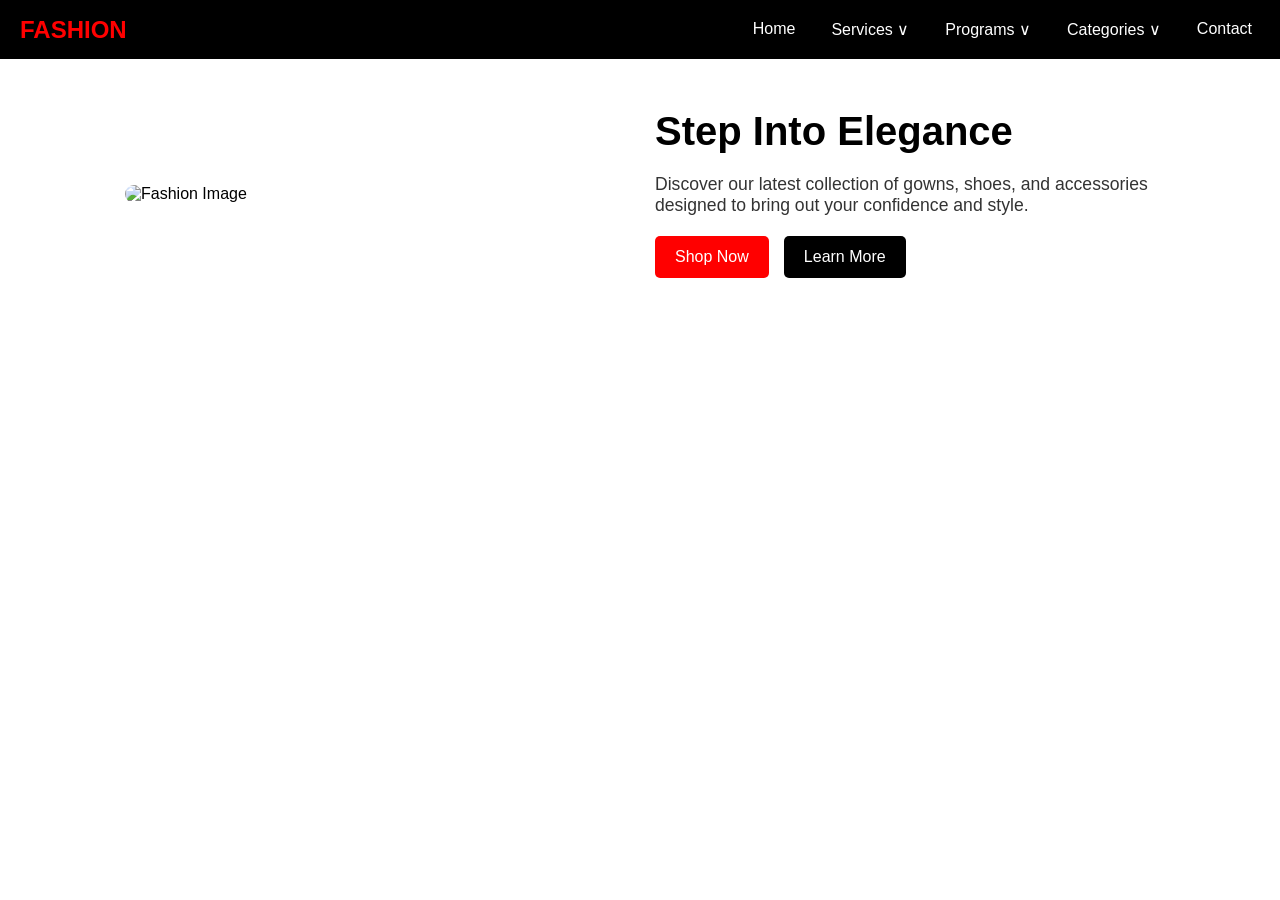
==== index.html @ f9e49ac8 ".." ====
<!DOCTYPE html>
<html lang="en">
<head>
  <meta charset="UTF-8">
  <meta name="viewport" content="width=device-width, initial-scale=1.0">
  <title>Fashion Website</title>
  <style>
    /* Reset */
    * {
      margin: 0;
      padding: 0;
      box-sizing: border-box;
    }

    body {
      font-family: Arial, sans-serif;
      background: #fff;
      overflow-x: hidden;
    }

    /* Navbar */
    nav {
      background: black;
      color: white;
      display: flex;
      justify-content: space-between;
      align-items: center;
      padding: 12px 20px;
      position: relative;
      z-index: 100;
    }

    nav .logo {
      font-size: 1.5rem;
      font-weight: bold;
      color: red;
      margin-right: 30px;
    }

    nav ul {
      list-style: none;
      display: flex;
      gap: 20px;
    }

    nav ul li {
      position: relative;
    }

    nav ul li a {
      text-decoration: none;
      color: white;
      padding: 8px;
      display: block;
      transition: color 0.3s;
    }

    nav ul li a:hover {
      color: red;
    }

    /* Dropdown */
    nav ul li ul {
      position: absolute;
      top: 100%;
      left: 0;
      background: #111;
      width: 200px;
      display: flex;
      flex-direction: column;
      border: 1px solid red;
      border-radius: 5px;
      overflow: hidden;

      max-height: 0;
      opacity: 0;
      pointer-events: none;
      transition: all 0.35s ease;
    }

    nav ul li:hover ul {
      max-height: 600px;
      opacity: 1;
      pointer-events: auto;
    }

    nav ul li ul li a {
      padding: 10px;
      text-align: left;
    }

    /* Hamburger */
    .hamburger {
      display: none;
      flex-direction: column;
      cursor: pointer;
    }

    .hamburger span {
      height: 3px;
      width: 25px;
      background: white;
      margin: 4px 0;
      transition: 0.3s;
    }

    /* Mobile Menu */
    @media (max-width: 768px) {
      nav {
        flex-wrap: wrap;
      }

      nav ul {
        display: none;
        flex-direction: column;
        width: 100%;
        background: black;
        padding: 10px 0;
      }

      nav ul.active {
        display: flex;
      }

      nav ul li {
        width: 100%;
      }

      nav ul li ul {
        position: static;
        max-height: 0;
        opacity: 0;
        transition: all 0.3s ease;
      }

      nav ul li:hover ul {
        max-height: 500px;
        opacity: 1;
      }

      .hamburger {
        display: flex;
        margin-left: auto;
      }
    }

    /* Hero Section */
    .hero {
      display: flex;
      align-items: center;
      justify-content: center;
      flex-wrap: wrap;
      padding: 50px 20px;
      background: white;
    }

    .hero img {
      max-width: 500px;
      width: 100%;
      border-radius: 10px;
      opacity: 0;
      transform: scale(0.9);
      animation: zoomIn 2s ease forwards;
    }

    .hero-content {
      max-width: 500px;
      margin-left: 30px;
    }

    .hero-content h1 {
      font-size: 2.5rem;
      color: black;
      opacity: 0;
      transform: translateX(-50px);
      animation: slideLeft 1.2s ease forwards;
      animation-delay: 0.5s;
    }

    .hero-content p {
      margin: 20px 0;
      font-size: 1.1rem;
      color: #333;
      opacity: 0;
      transform: translateX(50px);
      animation: slideRight 1.2s ease forwards;
      animation-delay: 1s;
    }

    .hero-content .buttons {
      margin-top: 20px;
      display: flex;
      gap: 15px;
      opacity: 0;
      transform: translateY(30px);
      animation: fadeUp 1.2s ease forwards;
      animation-delay: 1.5s;
    }

    .hero-content .buttons button {
      padding: 12px 20px;
      border: none;
      border-radius: 5px;
      font-size: 1rem;
      cursor: pointer;
      transition: background 0.3s;
    }

    .btn-primary {
      background: red;
      color: white;
    }

    .btn-primary:hover {
      background: darkred;
    }

    .btn-secondary {
      background: black;
      color: white;
    }

    .btn-secondary:hover {
      background: #333;
    }

    /* Animations */
    @keyframes zoomIn {
      to {
        opacity: 1;
        transform: scale(1);
      }
    }

    @keyframes slideLeft {
      to {
        opacity: 1;
        transform: translateX(0);
      }
    }

    @keyframes slideRight {
      to {
        opacity: 1;
        transform: translateX(0);
      }
    }

    @keyframes fadeUp {
      to {
        opacity: 1;
        transform: translateY(0);
      }
    }
  </style>
</head>
<body>

  <!-- NAVBAR -->
  <nav>
    <div class="logo">FASHION</div>
    <div class="hamburger" onclick="toggleMenu()">
      <span></span>
      <span></span>
      <span></span>
    </div>
    <ul id="nav-links">
      <li><a href="#">Home</a></li>
      <li>
        <a href="#">Services ∨</a>
        <ul>
          <li><a href="#">Styling</a></li>
          <li><a href="#">Makeover</a></li>
          <li><a href="#">Custom Design</a></li>
          <li><a href="#">Wardrobe Setup</a></li>
          <li><a href="#">Personal Shopper</a></li>
          <li><a href="#">Virtual Styling</a></li>
        </ul>
      </li>
      <li>
        <a href="#">Programs ∨</a>
        <ul>
          <li><a href="#">Workshops</a></li>
          <li><a href="#">Fashion Shows</a></li>
          <li><a href="#">Training</a></li>
          <li><a href="#">Brand Launches</a></li>
          <li><a href="#">Networking</a></li>
          <li><a href="#">Photo Shoots</a></li>
        </ul>
      </li>
      <li>
        <a href="#">Categories ∨</a>
        <ul>
          <li><a href="#">Gowns</a></li>
          <li><a href="#">Shoes</a></li>
          <li><a href="#">Accessories</a></li>
          <li><a href="#">Bags</a></li>
          <li><a href="#">Jewelry</a></li>
          <li><a href="#">Seasonal</a></li>
        </ul>
      </li>
      <li><a href="#">Contact</a></li>
    </ul>
  </nav>

  <!-- HERO SECTION -->
  <section class="hero">
    <img src="https://via.placeholder.com/500x400.png?text=Fashion+Image" alt="Fashion Image">
    <div class="hero-content">
      <h1>Step Into Elegance</h1>
      <p>Discover our latest collection of gowns, shoes, and accessories designed to bring out your confidence and style.</p>
      <div class="buttons">
        <button class="btn-primary">Shop Now</button>
        <button class="btn-secondary">Learn More</button>
      </div>
    </div>
  </section>

  <script>
    function toggleMenu() {
      document.getElementById("nav-links").classList.toggle("active");
    }
  </script>

</body>
</html>
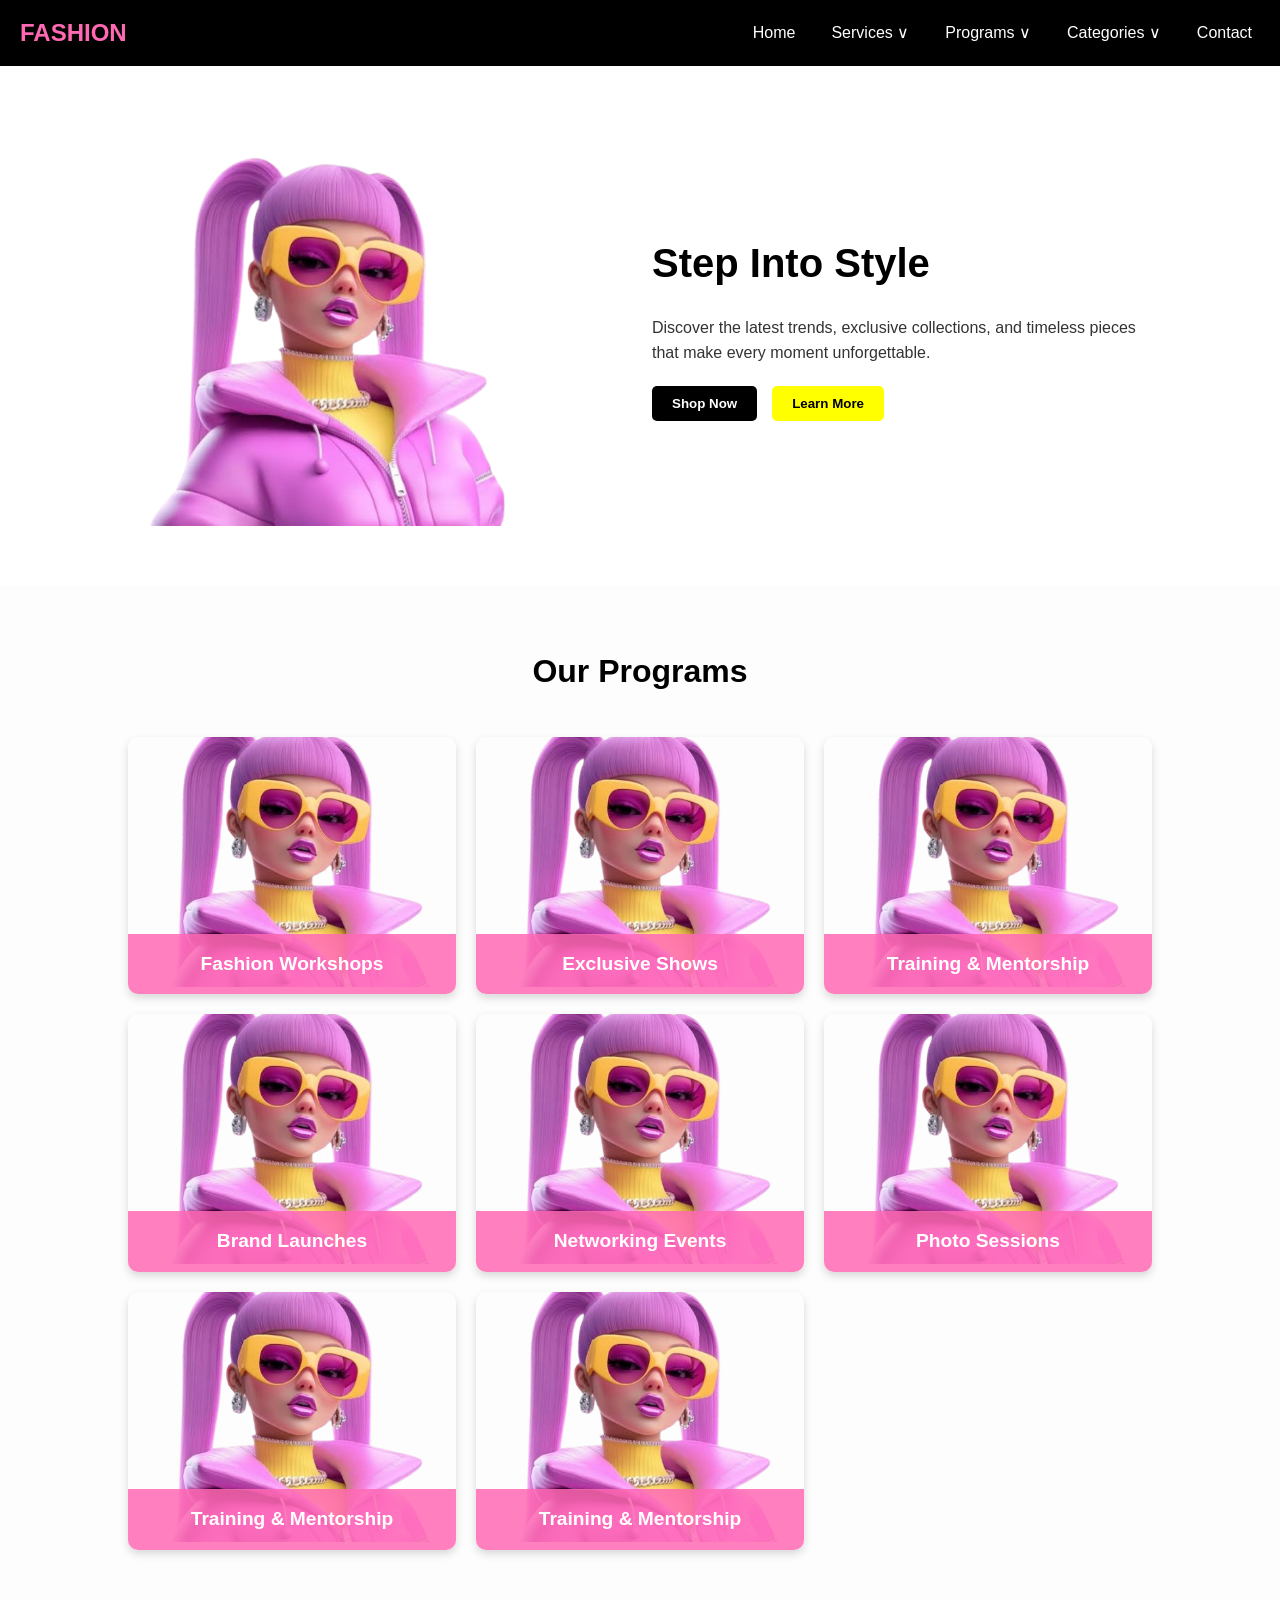
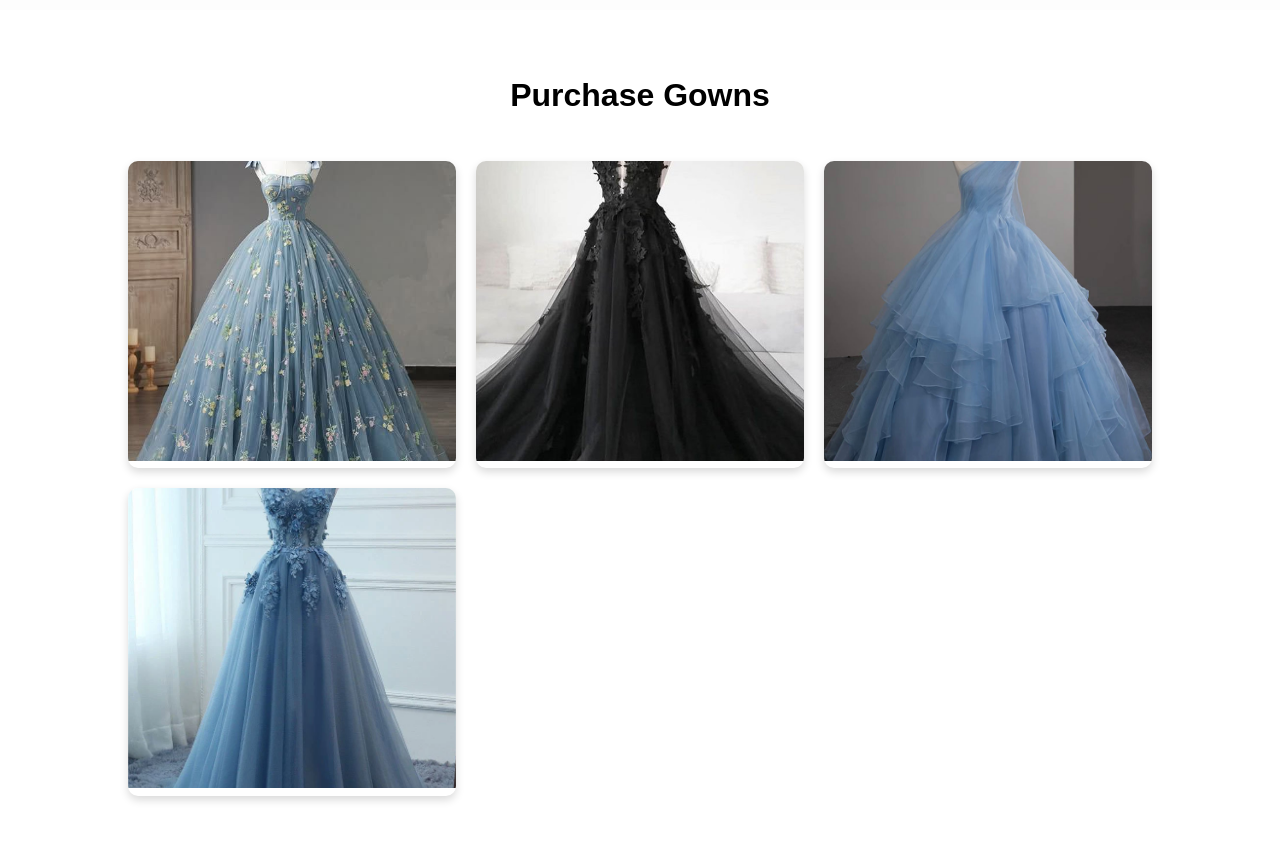
==== commit 706e90b8: "..." ====
--- a/index.html
+++ b/index.html
@@ -15,7 +15,8 @@
     body {
       font-family: Arial, sans-serif;
       background: #fff;
-      overflow-x: hidden;
+      color: #000;
+      line-height: 1.6;
     }
 
     /* Navbar */
@@ -26,15 +27,15 @@
       justify-content: space-between;
       align-items: center;
       padding: 12px 20px;
-      position: relative;
+      position: sticky;
+      top: 0;
       z-index: 100;
     }
 
     nav .logo {
       font-size: 1.5rem;
       font-weight: bold;
-      color: red;
-      margin-right: 30px;
+      color: hotpink;
     }
 
     nav ul {
@@ -56,7 +57,7 @@
     }
 
     nav ul li a:hover {
-      color: red;
+      color: yellow;
     }
 
     /* Dropdown */
@@ -68,7 +69,7 @@
       width: 200px;
       display: flex;
       flex-direction: column;
-      border: 1px solid red;
+      border: 1px solid hotpink;
       border-radius: 5px;
       overflow: hidden;
 
@@ -104,7 +105,6 @@
       transition: 0.3s;
     }
 
-    /* Mobile Menu */
     @media (max-width: 768px) {
       nav {
         flex-wrap: wrap;
@@ -148,88 +148,86 @@
     .hero {
       display: flex;
       align-items: center;
-      justify-content: center;
+      justify-content: space-between;
+      padding: 60px 10%;
+      background: #fff;
       flex-wrap: wrap;
-      padding: 50px 20px;
-      background: white;
     }
 
     .hero img {
-      max-width: 500px;
+      max-width: 400px;
       width: 100%;
-      border-radius: 10px;
       opacity: 0;
       transform: scale(0.9);
-      animation: zoomIn 2s ease forwards;
-    }
-
-    .hero-content {
+      animation: fadeZoom 1.5s ease forwards;
+    }
+
+    @keyframes fadeZoom {
+      to {
+        opacity: 1;
+        transform: scale(1);
+      }
+    }
+
+    .hero-text {
       max-width: 500px;
-      margin-left: 30px;
-    }
-
-    .hero-content h1 {
+    }
+
+    .hero-text h1 {
       font-size: 2.5rem;
+      margin-bottom: 20px;
       color: black;
       opacity: 0;
       transform: translateX(-50px);
-      animation: slideLeft 1.2s ease forwards;
+      animation: slideLeft 1s ease forwards;
       animation-delay: 0.5s;
     }
 
-    .hero-content p {
-      margin: 20px 0;
-      font-size: 1.1rem;
+    .hero-text p {
+      margin-bottom: 20px;
       color: #333;
       opacity: 0;
       transform: translateX(50px);
-      animation: slideRight 1.2s ease forwards;
+      animation: slideRight 1s ease forwards;
       animation-delay: 1s;
     }
 
-    .hero-content .buttons {
-      margin-top: 20px;
+    .hero-text .btn-group {
       display: flex;
       gap: 15px;
       opacity: 0;
       transform: translateY(30px);
-      animation: fadeUp 1.2s ease forwards;
+      animation: fadeUp 1s ease forwards;
       animation-delay: 1.5s;
     }
 
-    .hero-content .buttons button {
-      padding: 12px 20px;
+    .btn {
+      padding: 10px 20px;
       border: none;
+      cursor: pointer;
+      font-weight: bold;
       border-radius: 5px;
-      font-size: 1rem;
-      cursor: pointer;
-      transition: background 0.3s;
+      transition: 0.3s;
     }
 
     .btn-primary {
-      background: red;
-      color: white;
-    }
-
-    .btn-primary:hover {
-      background: darkred;
-    }
-
-    .btn-secondary {
       background: black;
       color: white;
     }
 
+    .btn-primary:hover {
+      background: hotpink;
+      color: black;
+    }
+
+    .btn-secondary {
+      background: yellow;
+      color: black;
+    }
+
     .btn-secondary:hover {
-      background: #333;
-    }
-
-    /* Animations */
-    @keyframes zoomIn {
-      to {
-        opacity: 1;
-        transform: scale(1);
-      }
+      background: hotpink;
+      color: white;
     }
 
     @keyframes slideLeft {
@@ -252,22 +250,161 @@
         transform: translateY(0);
       }
     }
+
+    /* Programs Section */
+    .programs {
+      padding: 60px 10%;
+      background: #fdfdfd;
+      text-align: center;
+    }
+
+    .programs h2 {
+      font-size: 2rem;
+      margin-bottom: 40px;
+      color: black;
+    }
+
+    .program-grid {
+      display: grid;
+      grid-template-columns: repeat(auto-fit, minmax(250px, 1fr));
+      gap: 20px;
+    }
+
+    .program {
+      position: relative;
+      overflow: hidden;
+      border-radius: 10px;
+      box-shadow: 0 4px 8px rgba(0,0,0,0.15);
+      opacity: 0;
+      transform: translateY(40px);
+      transition: all 0.6s ease;
+    }
+
+    .program img {
+      width: 100%;
+      height: 250px;
+      object-fit: cover;
+      transition: transform 0.4s ease;
+    }
+
+    .program:hover img {
+      transform: scale(1.1);
+    }
+
+    .program h3 {
+      position: absolute;
+      bottom: 0;
+      width: 100%;
+      padding: 15px;
+      background: rgba(255, 105, 180, 0.85); /* hotpink overlay */
+      color: white;
+      font-size: 1.2rem;
+      text-align: center;
+    }
+
+    .program.visible {
+      opacity: 1;
+      transform: translateY(0);
+    }
+    
+    /* Gallery Section */
+.gallery {
+  padding: 60px 10%;
+  background: #fff;
+  text-align: center;
+}
+
+.gallery h2 {
+  font-size: 2rem;
+  margin-bottom: 40px;
+  color: black;
+}
+
+.gallery-grid {
+  display: grid;
+  grid-template-columns: repeat(auto-fit, minmax(250px, 1fr));
+  gap: 20px;
+}
+
+.gallery-item {
+  position: relative;
+  overflow: hidden;
+  border-radius: 10px;
+  box-shadow: 0 4px 8px rgba(0,0,0,0.15);
+}
+
+.gallery-item img {
+  width: 100%;
+  height: 300px;
+  object-fit: cover;
+  transition: transform 0.5s ease;
+}
+
+.gallery-item:hover img {
+  transform: scale(1.1);
+}
+
+.gallery-item .overlay {
+  position: absolute;
+  top: 0;
+  left: 0;
+  width: 100%;
+  height: 100%;
+  background: rgba(0,0,0,0.7);
+  display: flex;
+  flex-direction: column;
+  justify-content: center;
+  align-items: center;
+  opacity: 0;
+  transition: opacity 0.4s ease;
+  color: white;
+  padding: 20px;
+}
+
+.gallery-item:hover .overlay {
+  opacity: 1;
+}
+
+.gallery-item .overlay h3 {
+  margin-bottom: 10px;
+  font-size: 1.5rem;
+  color: #fff;
+}
+
+.gallery-item .overlay p {
+  margin-bottom: 15px;
+  font-size: 1.2rem;
+  color: yellow;
+}
+
+.gallery-item .overlay button {
+  background: hotpink;
+  color: #fff;
+  border: none;
+  padding: 10px 20px;
+  border-radius: 5px;
+  cursor: pointer;
+  font-weight: bold;
+  transition: 0.3s;
+}
+
+.gallery-item .overlay button:hover {
+  background: yellow;
+  color: black;
+}
   </style>
 </head>
 <body>
 
-  <!-- NAVBAR -->
+  <!-- Navbar -->
   <nav>
     <div class="logo">FASHION</div>
     <div class="hamburger" onclick="toggleMenu()">
-      <span></span>
-      <span></span>
-      <span></span>
+      <span></span><span></span><span></span>
     </div>
     <ul id="nav-links">
       <li><a href="#">Home</a></li>
-      <li>
-        <a href="#">Services ∨</a>
+      <li><a href="#">Services ∨</a>
         <ul>
           <li><a href="#">Styling</a></li>
           <li><a href="#">Makeover</a></li>
@@ -277,8 +414,7 @@
           <li><a href="#">Virtual Styling</a></li>
         </ul>
       </li>
-      <li>
-        <a href="#">Programs ∨</a>
+      <li><a href="#">Programs ∨</a>
         <ul>
           <li><a href="#">Workshops</a></li>
           <li><a href="#">Fashion Shows</a></li>
@@ -288,8 +424,7 @@
           <li><a href="#">Photo Shoots</a></li>
         </ul>
       </li>
-      <li>
-        <a href="#">Categories ∨</a>
+      <li><a href="#">Categories ∨</a>
         <ul>
           <li><a href="#">Gowns</a></li>
           <li><a href="#">Shoes</a></li>
@@ -303,15 +438,93 @@
     </ul>
   </nav>
 
-  <!-- HERO SECTION -->
+  <!-- Hero Section -->
   <section class="hero">
-    <img src="https://via.placeholder.com/500x400.png?text=Fashion+Image" alt="Fashion Image">
-    <div class="hero-content">
-      <h1>Step Into Elegance</h1>
-      <p>Discover our latest collection of gowns, shoes, and accessories designed to bring out your confidence and style.</p>
-      <div class="buttons">
-        <button class="btn-primary">Shop Now</button>
-        <button class="btn-secondary">Learn More</button>
+    <img src="model.png" alt="Fashion Model">
+    <div class="hero-text">
+      <h1>Step Into Style</h1>
+      <p>Discover the latest trends, exclusive collections, and timeless pieces that make every moment unforgettable.</p>
+      <div class="btn-group">
+        <button class="btn btn-primary">Shop Now</button>
+        <button class="btn btn-secondary">Learn More</button>
+      </div>
+    </div>
+  </section>
+
+  <!-- Programs Section -->
+  <section class="programs">
+    <h2>Our Programs</h2>
+    <div class="program-grid">
+      <div class="program">
+        <img src="model.png" alt="Workshops">
+        <h3>Fashion Workshops</h3>
+      </div>
+      <div class="program">
+        <img src="model.png" alt="Shows">
+        <h3>Exclusive Shows</h3>
+      </div>
+      <div class="program">
+        <img src="model.png" alt="Training">
+        <h3>Training & Mentorship</h3>
+      </div>
+      <div class="program">
+        <img src="model.png" alt="Launches">
+        <h3>Brand Launches</h3>
+      </div>
+      <div class="program">
+        <img src="model.png" alt="Networking">
+        <h3>Networking Events</h3>
+      </div>
+      <div class="program">
+        <img src="model.png" alt="Photoshoots">
+        <h3>Photo Sessions</h3>
+      </div>
+      <div class="program">
+        <img src="model.png" alt="Training">
+        <h3>Training & Mentorship</h3>
+      </div>
+      <div class="program">
+        <img src="model.png" alt="Training">
+        <h3>Training & Mentorship</h3>
+      </div>
+    </div>
+  </section>
+  
+  <!-- Gallery Section -->
+  <section class="gallery">
+    <h2>Purchase Gowns</h2>
+    <div class="gallery-grid">
+      <div class="gallery-item">
+        <img src="elegant.jpg" alt="Elegant Gown">
+        <div class="overlay">
+          <h3>Elegant Gown</h3>
+          <p>$120</p>
+          <button class="btn btn-secondary">Buy Now</button>
+        </div>
+      </div>
+      <div class="gallery-item">
+        <img src="evening.png" alt="Evening Dress">
+        <div class="overlay">
+          <h3>Evening Dress</h3>
+          <p>$150</p>
+          <button class="btn btn-secondary">Buy Now</button>
+        </div>
+      </div>
+      <div class="gallery-item">
+        <img src="wedding.jpg" alt="Classic Gown">
+        <div class="overlay">
+          <h3>Classic Gown</h3>
+          <p>$180</p>
+          <button class="btn btn-secondary">Buy Now</button>
+        </div>
+      </div>
+      <div class="gallery-item">
+        <img src="sheath.jpg" alt="Modern Gown">
+        <div class="overlay">
+          <h3>Sheath Gown</h3>
+          <p>$200</p>
+          <button class="btn btn-secondary">Buy Now</button>
+        </div>
       </div>
     </div>
   </section>
@@ -320,7 +533,26 @@
     function toggleMenu() {
       document.getElementById("nav-links").classList.toggle("active");
     }
+
+    // Fade up animation for programs
+    const programs = document.querySelectorAll(".program");
+    const observer = new IntersectionObserver(entries => {
+      entries.forEach(entry => {
+        if (entry.isIntersecting) {
+          entry.target.classList.add("visible");
+        }
+      });
+    }, { threshold: 0.2 });
+
+    programs.forEach(program => {
+      observer.observe(program);
+    });
+    
+    
+  // Navbar hamburger toggle
+  function toggleMenu() {
+    document.getElementById("nav-links").classList.toggle("active");
+  }
   </script>
-
 </body>
 </html>
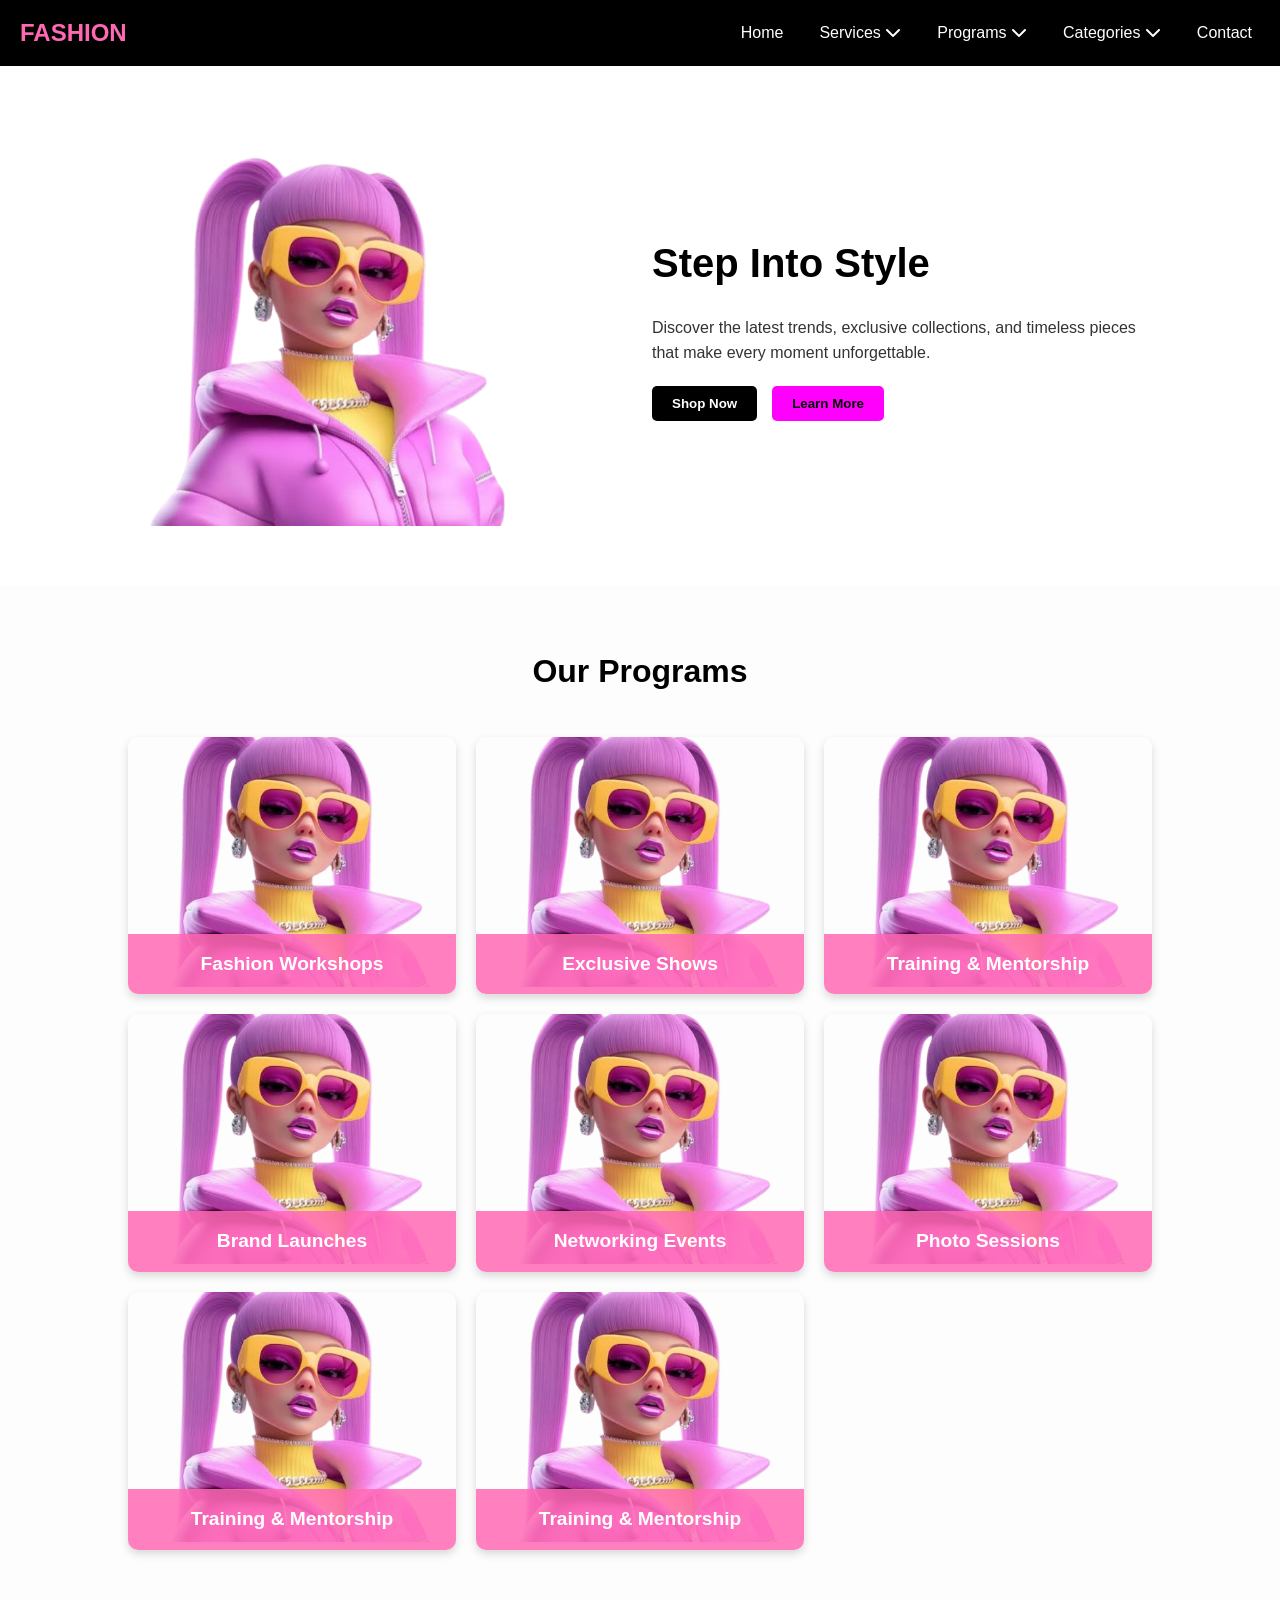
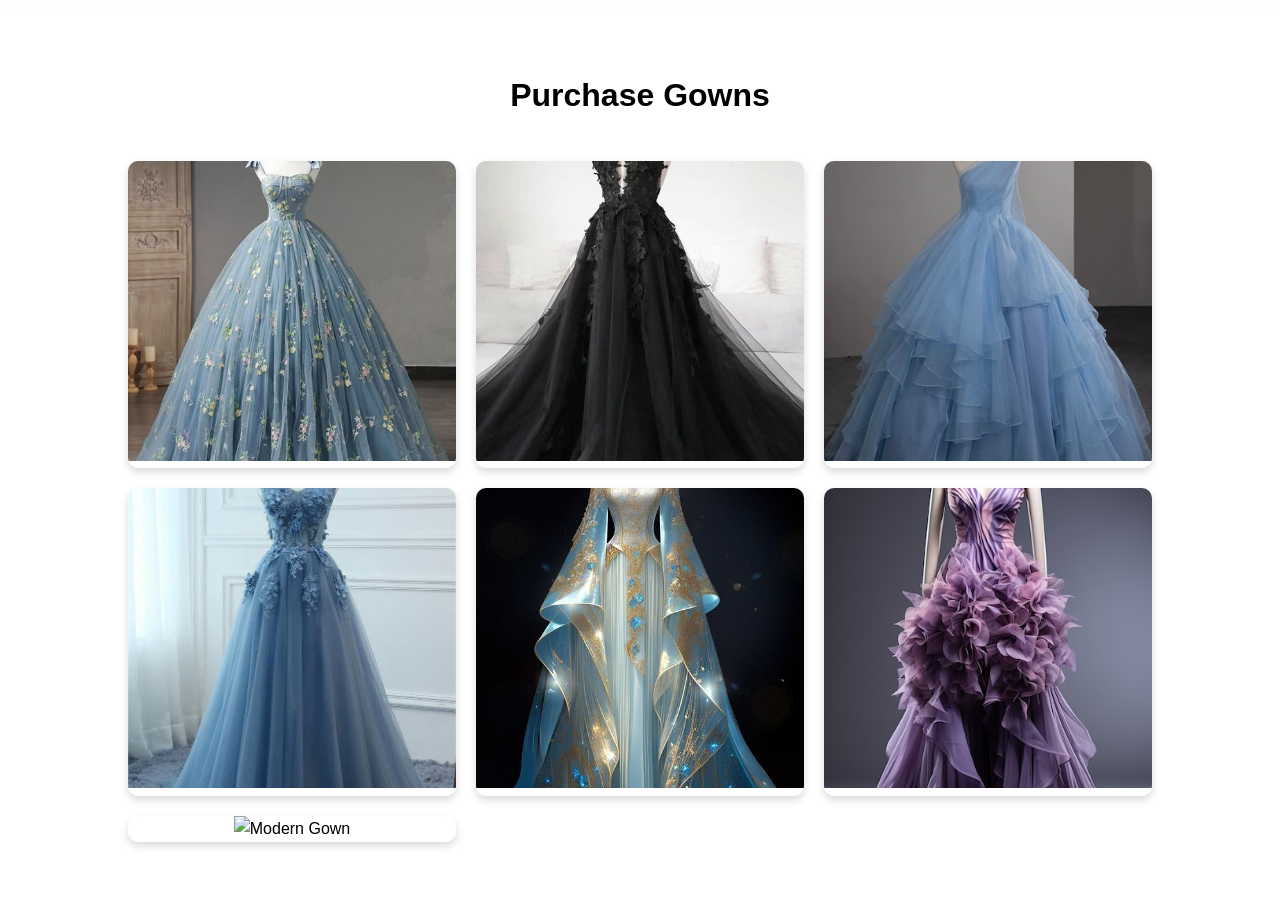
==== commit 23b3978c: "..." ====
--- a/index.html
+++ b/index.html
@@ -4,6 +4,7 @@
   <meta charset="UTF-8">
   <meta name="viewport" content="width=device-width, initial-scale=1.0">
   <title>Fashion Website</title>
+  <link rel="stylesheet" href="https://cdnjs.cloudflare.com/ajax/libs/font-awesome/6.4.0/css/all.min.css">
   <style>
     /* Reset */
     * {
@@ -221,7 +222,7 @@
     }
 
     .btn-secondary {
-      background: yellow;
+      background: #ff00fd;
       color: black;
     }
 
@@ -404,7 +405,7 @@
     </div>
     <ul id="nav-links">
       <li><a href="#">Home</a></li>
-      <li><a href="#">Services ∨</a>
+      <li><a href="#">Services <i class="fas fa-chevron-down"></i></a>
         <ul>
           <li><a href="#">Styling</a></li>
           <li><a href="#">Makeover</a></li>
@@ -414,7 +415,7 @@
           <li><a href="#">Virtual Styling</a></li>
         </ul>
       </li>
-      <li><a href="#">Programs ∨</a>
+      <li><a href="#">Programs <i class="fas fa-chevron-down"></i></a>
         <ul>
           <li><a href="#">Workshops</a></li>
           <li><a href="#">Fashion Shows</a></li>
@@ -424,7 +425,7 @@
           <li><a href="#">Photo Shoots</a></li>
         </ul>
       </li>
-      <li><a href="#">Categories ∨</a>
+      <li><a href="#">Categories <i class="fas fa-chevron-down"></i></a>
         <ul>
           <li><a href="#">Gowns</a></li>
           <li><a href="#">Shoes</a></li>
@@ -526,6 +527,38 @@
           <button class="btn btn-secondary">Buy Now</button>
         </div>
       </div>
+      <div class="gallery-item">
+        <img src="cocktail.jpg" alt="Modern Gown">
+        <div class="overlay">
+          <h3>Cocktail Gown</h3>
+          <p>$200</p>
+          <button class="btn btn-secondary">Buy Now</button>
+        </div>
+      </div>
+      <div class="gallery-item">
+        <img src="strapless.jpg" alt="Modern Gown">
+        <div class="overlay">
+          <h3>Strapless Gown</h3>
+          <p>$200</p>
+          <button class="btn btn-secondary">Buy Now</button>
+        </div>
+      </div>
+      <!--<div class="gallery-item">
+        <img src="trumpet.jpg" alt="Modern Gown">
+        <div class="overlay">
+          <h3>Trumpet Gown</h3>
+          <p>$200</p>
+          <button class="btn btn-secondary">Buy Now</button>
+        </div>
+      </div>-->
+      <div class="gallery-item">
+        <img src="red.jpg" alt="Modern Gown">
+        <div class="overlay">
+          <h3>Red Carpet Gown</h3>
+          <p>$200</p>
+          <button class="btn btn-secondary">Buy Now</button>
+        </div>
+      </div>
     </div>
   </section>
 
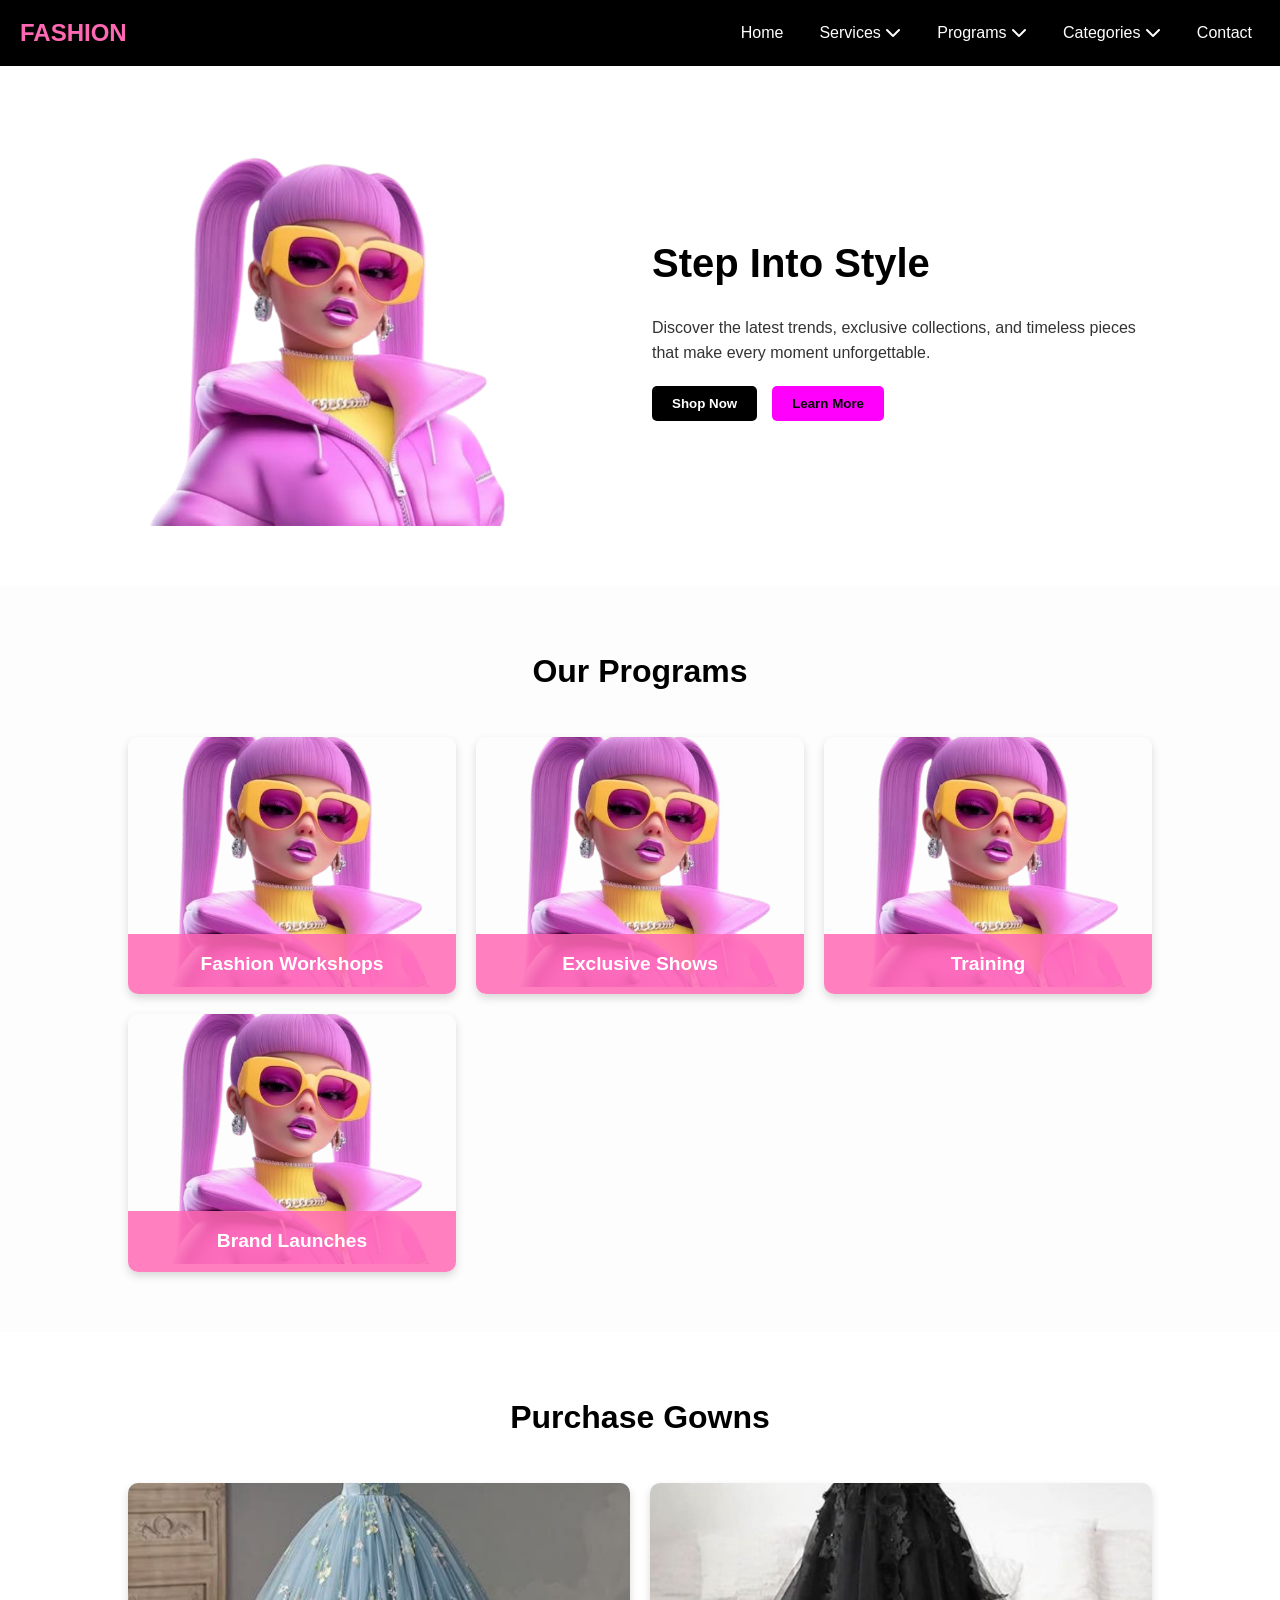
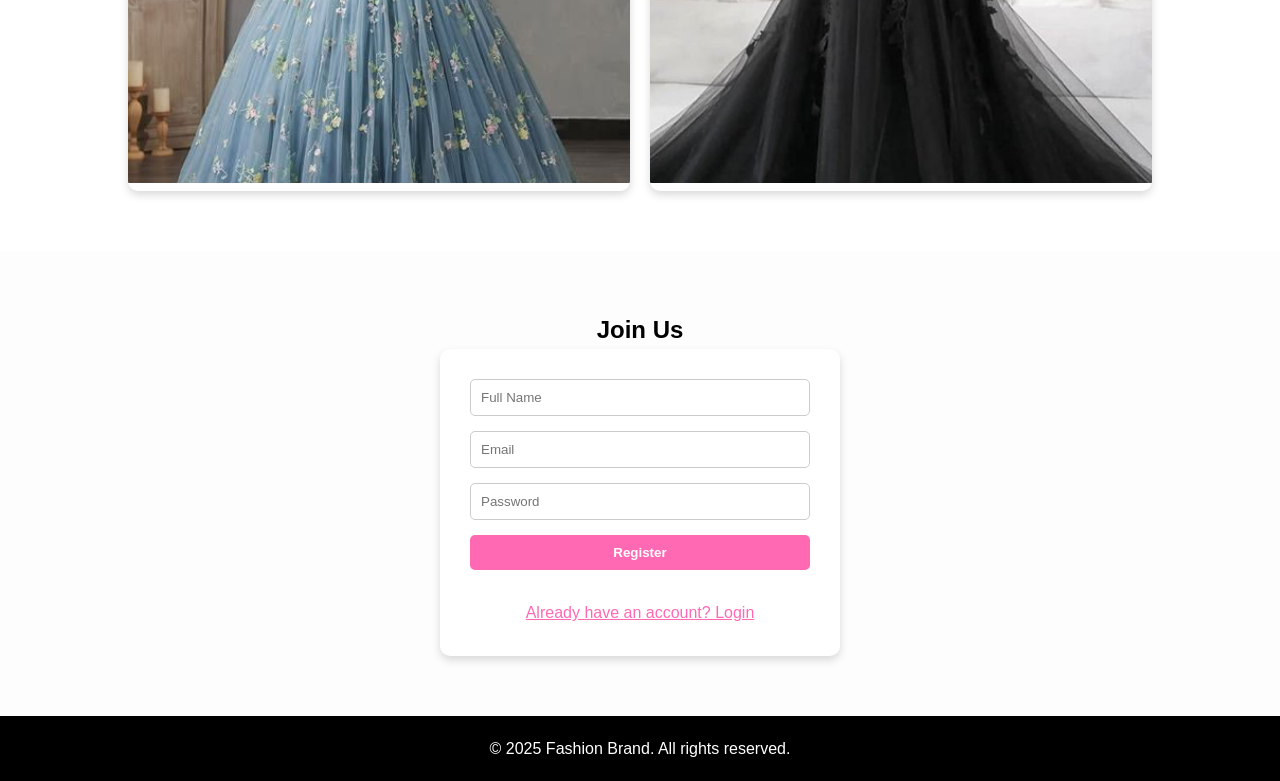
==== commit a566eb58: "..." ====
--- a/index.html
+++ b/index.html
@@ -7,392 +7,119 @@
   <link rel="stylesheet" href="https://cdnjs.cloudflare.com/ajax/libs/font-awesome/6.4.0/css/all.min.css">
   <style>
     /* Reset */
-    * {
-      margin: 0;
-      padding: 0;
-      box-sizing: border-box;
-    }
-
-    body {
-      font-family: Arial, sans-serif;
-      background: #fff;
-      color: #000;
-      line-height: 1.6;
-    }
+    * { margin: 0; padding: 0; box-sizing: border-box; }
+    body { font-family: Arial, sans-serif; background: #fff; color: #000; line-height: 1.6; }
 
     /* Navbar */
     nav {
-      background: black;
-      color: white;
-      display: flex;
-      justify-content: space-between;
-      align-items: center;
-      padding: 12px 20px;
-      position: sticky;
-      top: 0;
-      z-index: 100;
-    }
-
-    nav .logo {
-      font-size: 1.5rem;
-      font-weight: bold;
-      color: hotpink;
-    }
-
-    nav ul {
-      list-style: none;
-      display: flex;
-      gap: 20px;
-    }
-
-    nav ul li {
-      position: relative;
-    }
-
+      background: black; color: white;
+      display: flex; justify-content: space-between; align-items: center;
+      padding: 12px 20px; position: sticky; top: 0; z-index: 100;
+    }
+    nav .logo { font-size: 1.5rem; font-weight: bold; color: hotpink; }
+    nav ul { list-style: none; display: flex; gap: 20px; }
+    nav ul li { position: relative; }
     nav ul li a {
-      text-decoration: none;
-      color: white;
-      padding: 8px;
-      display: block;
+      text-decoration: none; color: white; padding: 8px; display: block;
       transition: color 0.3s;
     }
-
-    nav ul li a:hover {
-      color: yellow;
-    }
+    nav ul li a:hover { color: yellow; }
 
     /* Dropdown */
     nav ul li ul {
-      position: absolute;
-      top: 100%;
-      left: 0;
-      background: #111;
-      width: 200px;
-      display: flex;
-      flex-direction: column;
-      border: 1px solid hotpink;
-      border-radius: 5px;
-      overflow: hidden;
-
-      max-height: 0;
-      opacity: 0;
-      pointer-events: none;
+      position: absolute; top: 100%; left: 0;
+      background: #111; width: 200px; display: flex; flex-direction: column;
+      border: 1px solid hotpink; border-radius: 5px; overflow: hidden;
+      max-height: 0; opacity: 0; pointer-events: none;
       transition: all 0.35s ease;
     }
-
-    nav ul li:hover ul {
-      max-height: 600px;
-      opacity: 1;
-      pointer-events: auto;
-    }
-
-    nav ul li ul li a {
-      padding: 10px;
-      text-align: left;
-    }
+    nav ul li:hover ul { max-height: 600px; opacity: 1; pointer-events: auto; }
+    nav ul li ul li a { padding: 10px; text-align: left; }
 
     /* Hamburger */
-    .hamburger {
-      display: none;
-      flex-direction: column;
-      cursor: pointer;
-    }
-
-    .hamburger span {
-      height: 3px;
-      width: 25px;
-      background: white;
-      margin: 4px 0;
-      transition: 0.3s;
-    }
+    .hamburger { display: none; flex-direction: column; cursor: pointer; }
+    .hamburger span { height: 3px; width: 25px; background: white; margin: 4px 0; transition: 0.3s; }
 
     @media (max-width: 768px) {
-      nav {
-        flex-wrap: wrap;
-      }
-
-      nav ul {
-        display: none;
-        flex-direction: column;
-        width: 100%;
-        background: black;
-        padding: 10px 0;
-      }
-
-      nav ul.active {
-        display: flex;
-      }
-
-      nav ul li {
-        width: 100%;
-      }
-
-      nav ul li ul {
-        position: static;
-        max-height: 0;
-        opacity: 0;
-        transition: all 0.3s ease;
-      }
-
-      nav ul li:hover ul {
-        max-height: 500px;
-        opacity: 1;
-      }
-
-      .hamburger {
-        display: flex;
-        margin-left: auto;
-      }
+      nav { flex-wrap: wrap; }
+      nav ul { display: none; flex-direction: column; width: 100%; background: black; padding: 10px 0; }
+      nav ul.active { display: flex; }
+      nav ul li { width: 100%; }
+      nav ul li ul { position: static; }
+      .hamburger { display: flex; margin-left: auto; }
     }
 
     /* Hero Section */
-    .hero {
-      display: flex;
-      align-items: center;
-      justify-content: space-between;
-      padding: 60px 10%;
-      background: #fff;
-      flex-wrap: wrap;
-    }
-
-    .hero img {
-      max-width: 400px;
-      width: 100%;
-      opacity: 0;
-      transform: scale(0.9);
-      animation: fadeZoom 1.5s ease forwards;
-    }
-
-    @keyframes fadeZoom {
-      to {
-        opacity: 1;
-        transform: scale(1);
-      }
-    }
-
-    .hero-text {
-      max-width: 500px;
-    }
-
-    .hero-text h1 {
-      font-size: 2.5rem;
-      margin-bottom: 20px;
-      color: black;
-      opacity: 0;
-      transform: translateX(-50px);
-      animation: slideLeft 1s ease forwards;
-      animation-delay: 0.5s;
-    }
-
-    .hero-text p {
-      margin-bottom: 20px;
-      color: #333;
-      opacity: 0;
-      transform: translateX(50px);
-      animation: slideRight 1s ease forwards;
-      animation-delay: 1s;
-    }
-
-    .hero-text .btn-group {
-      display: flex;
-      gap: 15px;
-      opacity: 0;
-      transform: translateY(30px);
-      animation: fadeUp 1s ease forwards;
-      animation-delay: 1.5s;
-    }
-
-    .btn {
-      padding: 10px 20px;
-      border: none;
-      cursor: pointer;
-      font-weight: bold;
-      border-radius: 5px;
-      transition: 0.3s;
-    }
-
-    .btn-primary {
-      background: black;
-      color: white;
-    }
-
-    .btn-primary:hover {
-      background: hotpink;
-      color: black;
-    }
-
-    .btn-secondary {
-      background: #ff00fd;
-      color: black;
-    }
-
-    .btn-secondary:hover {
-      background: hotpink;
-      color: white;
-    }
-
-    @keyframes slideLeft {
-      to {
-        opacity: 1;
-        transform: translateX(0);
-      }
-    }
-
-    @keyframes slideRight {
-      to {
-        opacity: 1;
-        transform: translateX(0);
-      }
-    }
-
-    @keyframes fadeUp {
-      to {
-        opacity: 1;
-        transform: translateY(0);
-      }
-    }
+    .hero { display: flex; align-items: center; justify-content: space-between; padding: 60px 10%; background: #fff; flex-wrap: wrap; }
+    .hero img { max-width: 400px; width: 100%; opacity: 0; transform: scale(0.9); animation: fadeZoom 1.5s ease forwards; }
+    @keyframes fadeZoom { to { opacity: 1; transform: scale(1); } }
+    .hero-text { max-width: 500px; }
+    .hero-text h1 { font-size: 2.5rem; margin-bottom: 20px; color: black; opacity: 0; transform: translateX(-50px); animation: slideLeft 1s ease forwards 0.5s; }
+    .hero-text p { margin-bottom: 20px; color: #333; opacity: 0; transform: translateX(50px); animation: slideRight 1s ease forwards 1s; }
+    .hero-text .btn-group { display: flex; gap: 15px; opacity: 0; transform: translateY(30px); animation: fadeUp 1s ease forwards 1.5s; }
+    .btn { padding: 10px 20px; border: none; cursor: pointer; font-weight: bold; border-radius: 5px; transition: 0.3s; }
+    .btn-primary { background: black; color: white; }
+    .btn-primary:hover { background: hotpink; color: black; }
+    .btn-secondary { background: #ff00fd; color: black; }
+    .btn-secondary:hover { background: hotpink; color: white; }
+    @keyframes slideLeft { to { opacity: 1; transform: translateX(0); } }
+    @keyframes slideRight { to { opacity: 1; transform: translateX(0); } }
+    @keyframes fadeUp { to { opacity: 1; transform: translateY(0); } }
 
     /* Programs Section */
-    .programs {
-      padding: 60px 10%;
-      background: #fdfdfd;
-      text-align: center;
-    }
-
-    .programs h2 {
-      font-size: 2rem;
-      margin-bottom: 40px;
-      color: black;
-    }
-
-    .program-grid {
-      display: grid;
-      grid-template-columns: repeat(auto-fit, minmax(250px, 1fr));
-      gap: 20px;
-    }
-
+    .programs { padding: 60px 10%; background: #fdfdfd; text-align: center; }
+    .programs h2 { font-size: 2rem; margin-bottom: 40px; color: black; }
+    .program-grid { display: grid; grid-template-columns: repeat(auto-fit, minmax(250px, 1fr)); gap: 20px; }
     .program {
-      position: relative;
-      overflow: hidden;
-      border-radius: 10px;
-      box-shadow: 0 4px 8px rgba(0,0,0,0.15);
-      opacity: 0;
-      transform: translateY(40px);
+      position: relative; overflow: hidden; border-radius: 10px;
+      box-shadow: 0 4px 8px rgba(0,0,0,0.15); opacity: 0; transform: translateY(40px);
       transition: all 0.6s ease;
     }
-
-    .program img {
-      width: 100%;
-      height: 250px;
-      object-fit: cover;
-      transition: transform 0.4s ease;
-    }
-
-    .program:hover img {
-      transform: scale(1.1);
-    }
-
-    .program h3 {
-      position: absolute;
-      bottom: 0;
-      width: 100%;
-      padding: 15px;
-      background: rgba(255, 105, 180, 0.85); /* hotpink overlay */
-      color: white;
-      font-size: 1.2rem;
-      text-align: center;
-    }
-
-    .program.visible {
-      opacity: 1;
-      transform: translateY(0);
-    }
-    
-    /* Gallery Section */
-.gallery {
-  padding: 60px 10%;
-  background: #fff;
-  text-align: center;
-}
-
-.gallery h2 {
-  font-size: 2rem;
-  margin-bottom: 40px;
-  color: black;
-}
-
-.gallery-grid {
-  display: grid;
-  grid-template-columns: repeat(auto-fit, minmax(250px, 1fr));
-  gap: 20px;
-}
-
-.gallery-item {
-  position: relative;
-  overflow: hidden;
-  border-radius: 10px;
-  box-shadow: 0 4px 8px rgba(0,0,0,0.15);
-}
-
-.gallery-item img {
-  width: 100%;
-  height: 300px;
-  object-fit: cover;
-  transition: transform 0.5s ease;
-}
-
-.gallery-item:hover img {
-  transform: scale(1.1);
-}
-
-.gallery-item .overlay {
-  position: absolute;
-  top: 0;
-  left: 0;
-  width: 100%;
-  height: 100%;
-  background: rgba(0,0,0,0.7);
-  display: flex;
-  flex-direction: column;
-  justify-content: center;
-  align-items: center;
-  opacity: 0;
-  transition: opacity 0.4s ease;
-  color: white;
-  padding: 20px;
-}
-
-.gallery-item:hover .overlay {
-  opacity: 1;
-}
-
-.gallery-item .overlay h3 {
-  margin-bottom: 10px;
-  font-size: 1.5rem;
-  color: #fff;
-}
-
-.gallery-item .overlay p {
-  margin-bottom: 15px;
-  font-size: 1.2rem;
-  color: yellow;
-}
-
-.gallery-item .overlay button {
-  background: hotpink;
-  color: #fff;
-  border: none;
-  padding: 10px 20px;
-  border-radius: 5px;
-  cursor: pointer;
-  font-weight: bold;
-  transition: 0.3s;
-}
-
-.gallery-item .overlay button:hover {
-  background: yellow;
-  color: black;
-}
+    .program img { width: 100%; height: 250px; object-fit: cover; transition: transform 0.4s ease; }
+    .program:hover img { transform: scale(1.1); }
+    .program h3 { position: absolute; bottom: 0; width: 100%; padding: 15px; background: rgba(255, 105, 180, 0.85); color: white; font-size: 1.2rem; text-align: center; }
+    .program.visible { opacity: 1; transform: translateY(0); }
+
+    /* Gallery */
+    .gallery { padding: 60px 10%; background: #fff; text-align: center; }
+    .gallery h2 { font-size: 2rem; margin-bottom: 40px; }
+    .gallery-grid { display: grid; grid-template-columns: repeat(auto-fit, minmax(250px, 1fr)); gap: 20px; }
+    .gallery-item { position: relative; overflow: hidden; border-radius: 10px; box-shadow: 0 4px 8px rgba(0,0,0,0.15); opacity: 0; transform: translateY(40px); transition: all 0.6s ease; }
+    .gallery-item img { width: 100%; height: 300px; object-fit: cover; transition: transform 0.5s ease; }
+    .gallery-item:hover img { transform: scale(1.1); }
+    .gallery-item.visible { opacity: 1; transform: translateY(0); }
+    .gallery-item .overlay {
+      position: absolute; top: 0; left: 0; width: 100%; height: 100%;
+      background: rgba(0,0,0,0.7); display: flex; flex-direction: column;
+      justify-content: center; align-items: center; opacity: 0; transition: opacity 0.4s ease;
+      color: white; padding: 20px;
+    }
+    .gallery-item:hover .overlay { opacity: 1; }
+    .overlay h3 { margin-bottom: 10px; font-size: 1.5rem; }
+    .overlay p { margin-bottom: 15px; font-size: 1.2rem; color: yellow; }
+    .overlay button { background: hotpink; color: #fff; border: none; padding: 10px 20px; border-radius: 5px; cursor: pointer; font-weight: bold; transition: 0.3s; }
+    .overlay button:hover { background: yellow; color: black; }
+
+    /* Forms */
+    .form-section { padding: 60px 10%; background: #fdfdfd; text-align: center; }
+    .form-container { max-width: 400px; margin: auto; position: relative; }
+    form {
+      background: #fff; padding: 30px; border-radius: 10px;
+      box-shadow: 0 4px 8px rgba(0,0,0,0.15); display: none; flex-direction: column; gap: 15px;
+      opacity: 0; transform: scale(0.9); transition: all 0.6s ease;
+    }
+    form.active { display: flex; opacity: 1; transform: scale(1); }
+    form input { padding: 10px; border: 1px solid #ccc; border-radius: 5px; }
+    form button { background: hotpink; color: white; border: none; padding: 10px; border-radius: 5px; cursor: pointer; font-weight: bold; }
+    form button:hover { background: yellow; color: black; }
+    .switch-btn { margin-top: 15px; cursor: pointer; color: hotpink; text-decoration: underline; }
+
+    /* Footer */
+    footer {
+      background: black; color: white; text-align: center; padding: 20px;
+      animation: fadeInFooter 1s ease forwards;
+    }
+    @keyframes fadeInFooter { from { opacity: 0; transform: translateY(20px); } to { opacity: 1; transform: translateY(0); } }
   </style>
 </head>
 <body>
@@ -400,40 +127,17 @@
   <!-- Navbar -->
   <nav>
     <div class="logo">FASHION</div>
-    <div class="hamburger" onclick="toggleMenu()">
-      <span></span><span></span><span></span>
-    </div>
+    <div class="hamburger" onclick="toggleMenu()"><span></span><span></span><span></span></div>
     <ul id="nav-links">
       <li><a href="#">Home</a></li>
       <li><a href="#">Services <i class="fas fa-chevron-down"></i></a>
-        <ul>
-          <li><a href="#">Styling</a></li>
-          <li><a href="#">Makeover</a></li>
-          <li><a href="#">Custom Design</a></li>
-          <li><a href="#">Wardrobe Setup</a></li>
-          <li><a href="#">Personal Shopper</a></li>
-          <li><a href="#">Virtual Styling</a></li>
-        </ul>
+        <ul><li><a href="#">Styling</a></li><li><a href="#">Makeover</a></li><li><a href="#">Custom Design</a></li><li><a href="#">Wardrobe Setup</a></li><li><a href="#">Personal Shopper</a></li><li><a href="#">Virtual Styling</a></li></ul>
       </li>
       <li><a href="#">Programs <i class="fas fa-chevron-down"></i></a>
-        <ul>
-          <li><a href="#">Workshops</a></li>
-          <li><a href="#">Fashion Shows</a></li>
-          <li><a href="#">Training</a></li>
-          <li><a href="#">Brand Launches</a></li>
-          <li><a href="#">Networking</a></li>
-          <li><a href="#">Photo Shoots</a></li>
-        </ul>
+        <ul><li><a href="#">Workshops</a></li><li><a href="#">Fashion Shows</a></li><li><a href="#">Training</a></li><li><a href="#">Brand Launches</a></li><li><a href="#">Networking</a></li><li><a href="#">Photo Shoots</a></li></ul>
       </li>
       <li><a href="#">Categories <i class="fas fa-chevron-down"></i></a>
-        <ul>
-          <li><a href="#">Gowns</a></li>
-          <li><a href="#">Shoes</a></li>
-          <li><a href="#">Accessories</a></li>
-          <li><a href="#">Bags</a></li>
-          <li><a href="#">Jewelry</a></li>
-          <li><a href="#">Seasonal</a></li>
-        </ul>
+        <ul><li><a href="#">Gowns</a></li><li><a href="#">Shoes</a></li><li><a href="#">Accessories</a></li><li><a href="#">Bags</a></li><li><a href="#">Jewelry</a></li><li><a href="#">Seasonal</a></li></ul>
       </li>
       <li><a href="#">Contact</a></li>
     </ul>
@@ -452,140 +156,84 @@
     </div>
   </section>
 
-  <!-- Programs Section -->
+  <!-- Programs -->
   <section class="programs">
     <h2>Our Programs</h2>
     <div class="program-grid">
-      <div class="program">
-        <img src="model.png" alt="Workshops">
-        <h3>Fashion Workshops</h3>
-      </div>
-      <div class="program">
-        <img src="model.png" alt="Shows">
-        <h3>Exclusive Shows</h3>
-      </div>
-      <div class="program">
-        <img src="model.png" alt="Training">
-        <h3>Training & Mentorship</h3>
-      </div>
-      <div class="program">
-        <img src="model.png" alt="Launches">
-        <h3>Brand Launches</h3>
-      </div>
-      <div class="program">
-        <img src="model.png" alt="Networking">
-        <h3>Networking Events</h3>
-      </div>
-      <div class="program">
-        <img src="model.png" alt="Photoshoots">
-        <h3>Photo Sessions</h3>
-      </div>
-      <div class="program">
-        <img src="model.png" alt="Training">
-        <h3>Training & Mentorship</h3>
-      </div>
-      <div class="program">
-        <img src="model.png" alt="Training">
-        <h3>Training & Mentorship</h3>
-      </div>
-    </div>
-  </section>
-  
-  <!-- Gallery Section -->
+      <div class="program"><img src="model.png" alt=""><h3>Fashion Workshops</h3></div>
+      <div class="program"><img src="model.png" alt=""><h3>Exclusive Shows</h3></div>
+      <div class="program"><img src="model.png" alt=""><h3>Training</h3></div>
+      <div class="program"><img src="model.png" alt=""><h3>Brand Launches</h3></div>
+    </div>
+  </section>
+
+  <!-- Gallery -->
   <section class="gallery">
     <h2>Purchase Gowns</h2>
     <div class="gallery-grid">
-      <div class="gallery-item">
-        <img src="elegant.jpg" alt="Elegant Gown">
-        <div class="overlay">
-          <h3>Elegant Gown</h3>
-          <p>$120</p>
-          <button class="btn btn-secondary">Buy Now</button>
-        </div>
-      </div>
-      <div class="gallery-item">
-        <img src="evening.png" alt="Evening Dress">
-        <div class="overlay">
-          <h3>Evening Dress</h3>
-          <p>$150</p>
-          <button class="btn btn-secondary">Buy Now</button>
-        </div>
-      </div>
-      <div class="gallery-item">
-        <img src="wedding.jpg" alt="Classic Gown">
-        <div class="overlay">
-          <h3>Classic Gown</h3>
-          <p>$180</p>
-          <button class="btn btn-secondary">Buy Now</button>
-        </div>
-      </div>
-      <div class="gallery-item">
-        <img src="sheath.jpg" alt="Modern Gown">
-        <div class="overlay">
-          <h3>Sheath Gown</h3>
-          <p>$200</p>
-          <button class="btn btn-secondary">Buy Now</button>
-        </div>
-      </div>
-      <div class="gallery-item">
-        <img src="cocktail.jpg" alt="Modern Gown">
-        <div class="overlay">
-          <h3>Cocktail Gown</h3>
-          <p>$200</p>
-          <button class="btn btn-secondary">Buy Now</button>
-        </div>
-      </div>
-      <div class="gallery-item">
-        <img src="strapless.jpg" alt="Modern Gown">
-        <div class="overlay">
-          <h3>Strapless Gown</h3>
-          <p>$200</p>
-          <button class="btn btn-secondary">Buy Now</button>
-        </div>
-      </div>
-      <!--<div class="gallery-item">
-        <img src="trumpet.jpg" alt="Modern Gown">
-        <div class="overlay">
-          <h3>Trumpet Gown</h3>
-          <p>$200</p>
-          <button class="btn btn-secondary">Buy Now</button>
-        </div>
-      </div>-->
-      <div class="gallery-item">
-        <img src="red.jpg" alt="Modern Gown">
-        <div class="overlay">
-          <h3>Red Carpet Gown</h3>
-          <p>$200</p>
-          <button class="btn btn-secondary">Buy Now</button>
-        </div>
-      </div>
-    </div>
-  </section>
+      <div class="gallery-item"><img src="elegant.jpg"><div class="overlay"><h3>Elegant Gown</h3><p>$120</p><button>Buy Now</button></div></div>
+      <div class="gallery-item"><img src="evening.png"><div class="overlay"><h3>Evening Dress</h3><p>$150</p><button>Buy Now</button></div></div>
+    </div>
+  </section>
+
+  <!-- Registration / Login -->
+  <section class="form-section">
+    <h2>Join Us</h2>
+    <div class="form-container">
+      <!-- Register -->
+      <form id="registerForm" class="active">
+        <input type="text" placeholder="Full Name" style="animation: slideLeft 0.6s ease forwards;">
+        <input type="email" placeholder="Email" style="animation: slideRight 0.6s ease forwards 0.3s;">
+        <input type="password" placeholder="Password" style="animation: slideLeft 0.6s ease forwards 0.6s;">
+        <button type="submit">Register</button>
+        <div class="switch-btn" onclick="switchForm('login')">Already have an account? Login</div>
+      </form>
+      <!-- Login -->
+      <form id="loginForm">
+        <input type="email" placeholder="Email">
+        <input type="password" placeholder="Password">
+        <button type="submit">Login</button>
+        <div class="switch-btn" onclick="switchForm('register')">Don’t have an account? Register</div>
+      </form>
+    </div>
+  </section>
+
+  <!-- Footer -->
+  <footer>
+    <p>&copy; 2025 Fashion Brand. All rights reserved.</p>
+  </footer>
 
   <script>
+    // Navbar hamburger toggle
     function toggleMenu() {
       document.getElementById("nav-links").classList.toggle("active");
     }
 
-    // Fade up animation for programs
+    // Programs fade up
     const programs = document.querySelectorAll(".program");
     const observer = new IntersectionObserver(entries => {
       entries.forEach(entry => {
-        if (entry.isIntersecting) {
-          entry.target.classList.add("visible");
-        }
+        if (entry.isIntersecting) entry.target.classList.add("visible");
       });
     }, { threshold: 0.2 });
-
-    programs.forEach(program => {
-      observer.observe(program);
-    });
-    
-    
-  // Navbar hamburger toggle
-  function toggleMenu() {
-    document.getElementById("nav-links").classList.toggle("active");
-  }
+    programs.forEach(program => observer.observe(program));
+
+    // Gallery fade in
+    const galleryItems = document.querySelectorAll(".gallery-item");
+    galleryItems.forEach(item => observer.observe(item));
+
+    // Switch forms
+    function switchForm(type) {
+      const regForm = document.getElementById("registerForm");
+      const logForm = document.getElementById("loginForm");
+      if (type === "login") {
+        regForm.classList.remove("active");
+        logForm.classList.add("active");
+      } else {
+        logForm.classList.remove("active");
+        regForm.classList.add("active");
+      }
+    }
   </script>
 </body>
 </html>
